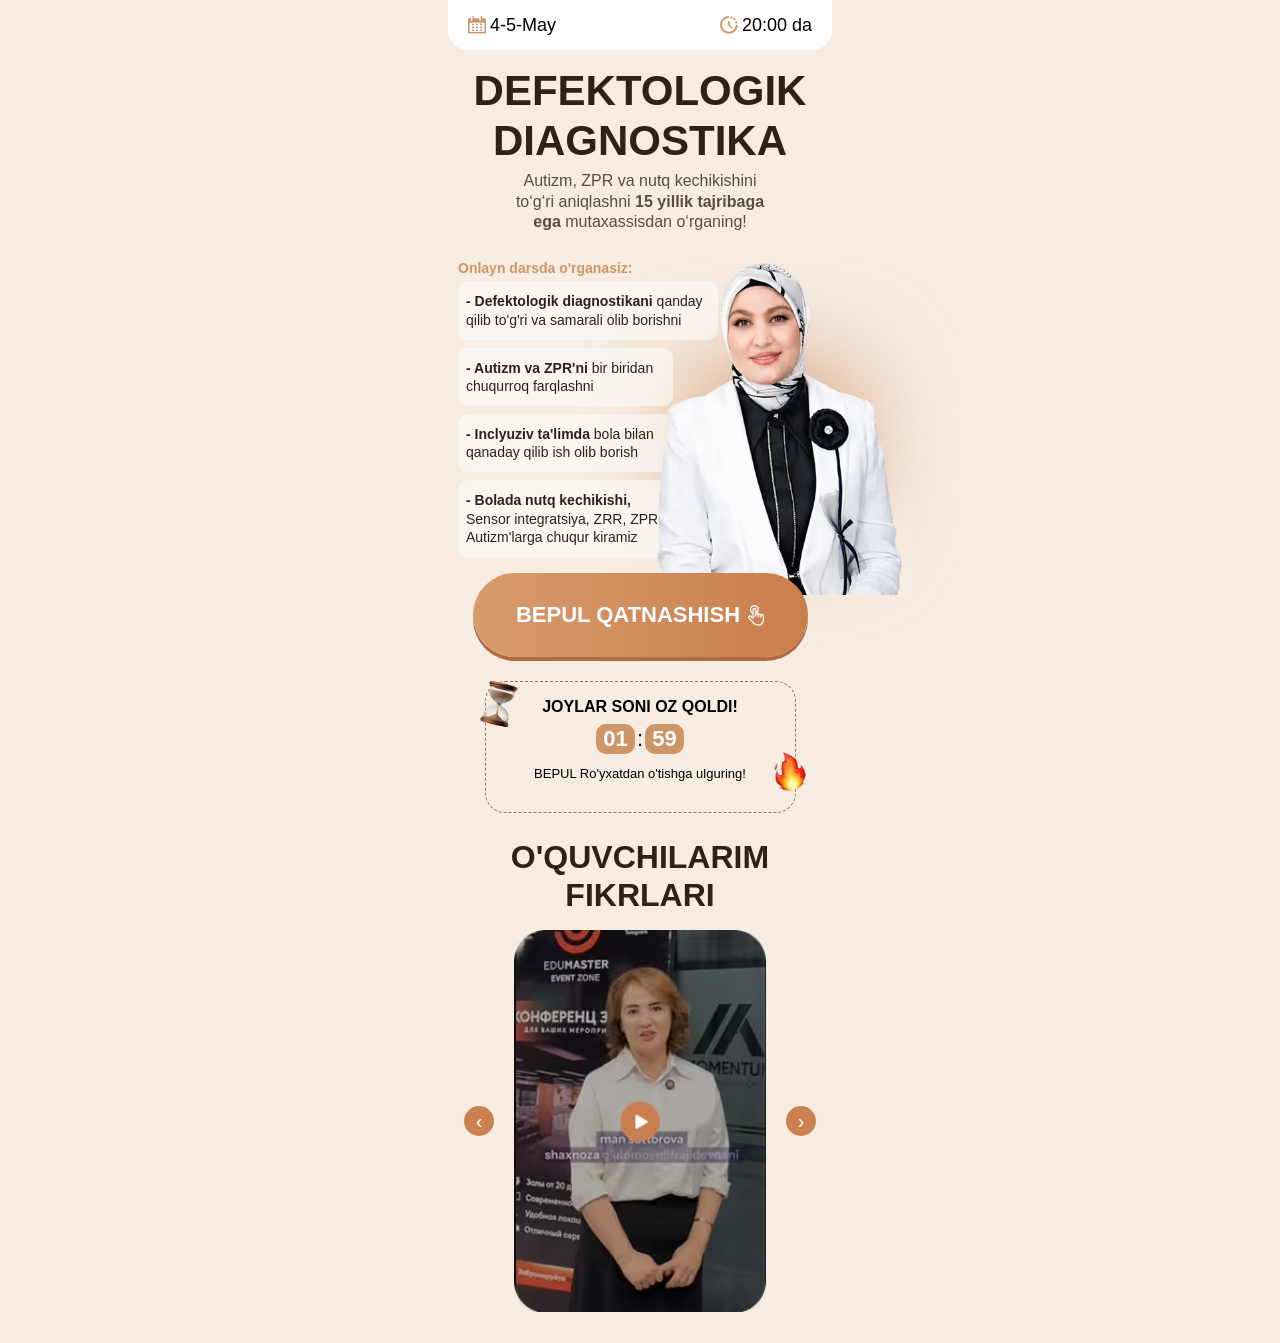
==== index.html @ 9094ed26 "Update index.html" ====
<!DOCTYPE html>
<html lang="uz">

<head>
    <meta charset="UTF-8">
    <meta name="viewport" content="width=device-width, initial-scale=1.0">
    <title>Isroilova Nilufar Abdumajitovna</title>

    <style>
    * { margin: 0; padding: 0; box-sizing: border-box; } html, body { overflow-x: hidden; } body { font-family: Inter, sans-serif; background-color: #F7ECE2; } .hero { padding-top: 0; padding-bottom: 31px; } .hero__container { max-width: 400px; margin: 0 auto; padding: 0 8px; position: relative; } .hero__meta { display: flex; align-items: center; justify-content: space-between; border-radius: 0 0 20px 20px; margin-bottom: 16px; padding: 16px 20px; background-color: white; } .hero__meta-item { display: flex; align-items: center; gap: 4px; } .hero__meta-item p { font-family: Inte, sans-serif; font-weight: 400; font-size: 18px; line-height: 100%; text-align: center; } .hero__title { font-family: Inter, sans-serif; font-weight: 800; font-size: clamp(38px, 11vw, 42px); line-height: 120%; text-align: center; color: #2D2219; margin-bottom: 4px; } .hero__description { font-family: Inter, sans-serif; font-weight: 400; font-size: 16px; line-height: 130%; text-align: center; color: #5B4C43; margin-bottom: 26px; } .hero__content { position: relative; margin-left: 10px; } .hero__info { z-index: 30; position: relative; } .hero__subtitle { font-family: "SF Pro Display", sans-serif; font-weight: 700; font-size: 14px; line-height: 130%; position: relative; color: #CE9567; margin-bottom: 4px; } .hero__list { display: flex; flex-direction: column; gap: 8px; margin-bottom: 16px; } .hero__list-item { background-color: #FFFFFF80; border-radius: 10px; max-width: 260px; width: 100%; padding: 11px 8px; list-style: none; font-family: "SF Pro Display", sans-serif; font-weight: 400; font-size: clamp(11.5px, 3svw, 14px); line-height: 130%; color: #2D2219; } .hero__image { max-width: 257px; width: 100%; height: auto; position: absolute; top: 0; right: -70px; z-index: 30 } .speaker__bg { max-width: 155px; width: 100%; height: 155px; background-color: #CE9567; margin: 0 auto; position: absolute; right: -20px; bottom: 30px; filter: blur(50px) } .gradient { background: linear-gradient(180deg, rgba(247, 236, 226, 0) 0%, #F7ECE2 100%); max-width: 390px; width: 100%; z-index: 29; height: 119px; position: absolute; bottom: -39px; right: -80px; } .hero__button { max-width: 335px; width: 100%; border-radius: 50px; position: relative; font-family: Inter, sans-serif; color: white; box-shadow: 0px 4px 0px 0px #AD6C41; font-weight: 700; margin-left: auto; margin-right: auto; font-size: 22px; line-height: 100%; letter-spacing: 2%; text-align: center; text-transform: uppercase; z-index: 30; justify-content: center; padding: 31px 0; background: linear-gradient(90deg, #D79B6D 0%, #C97E4D 100%); border: none; cursor: pointer; margin-bottom: 24px; display: flex; align-items: center; gap: 8px; border-radius: 50px; } .countdown-promo { max-width: 311px; border-radius: 20px; border: 1px dashed #AD6C41; padding: 15px; margin: 0 auto; position: relative; margin-bottom: 25px; } .countdown-promo__left { position: absolute; left: -2%; top: -2%; } .countdown-promo__right { position: absolute; top: clamp(50%, 4vw, 40%); right: -5%; width: clamp(30px, 11vw, 41px); height: auto; } .countdown-promo__urgency-text { font-family: Inter, sans-serif; font-weight: 700; font-size: clamp(14px, 4vw, 16px); line-height: 120%; margin-bottom: 8px; text-align: center; } .countdown-promo__warning-text { font-family: Inter, sans-serif; font-weight: 400; text-align: center; font-size: 13px; line-height: 120%; margin-bottom: 15px; } .timer { display: flex; align-items: center; justify-content: center; gap: 2px; margin-bottom: 12px; } .timer__segment { background-color: #CE9567; max-width: 39px; width: 100%; height: 30px; border-radius: 10px; display: flex; align-items: center; justify-content: center; } .timer__value { color: white; font-weight: 700; font-size: 22px; line-height: 120%; } .timer__separator { font-size: 22px; } .thought__title { font-family: Inter, sans-serif; font-weight: 800; font-size: 32px; line-height: 120%; text-align: center; text-transform: uppercase; color: #2D2219; margin-bottom: 15px; } .thought__slider { position: relative; max-width: 252px; margin: 0 auto; } .thought__track { overflow: hidden; border-radius: 20px; } .thought__slides { display: flex; transition: transform .35s ease; will-change: transform; } .thought__slide { flex: 0 0 100%; display: block; height: auto; width: 100%; cursor: pointer; } .thought__nav { position: absolute; top: 50%; transform: translateY(-50%); width: 30px; height: 30px; border-radius: 50%; border: none; background: #CA804F; color: white; font-size: 20px; line-height: 1; cursor: pointer; display: flex; align-items: center; justify-content: center; z-index: 2; } .thought__nav--prev { left: -50px; } .thought__nav--next { right: -50px; } @media (max-width:340px) { .hero__image { right: -100px; } .thought__nav--next { right: -33px; } .thought__nav--prev { left: -33px; } }
    </style>
    <link rel="stylesheet" href="./css/modal.css" media="print" onload="this.media='all'" />
    <noscript>
        <link rel="stylesheet" href="./css/modal.css" />
    </noscript>
</head>

<body>

    <main>
        <section class="hero">
            <div class="hero__container">
                <div class="hero__meta">
                    <div class="hero__meta-item">
                        <img src="./images/calendar.png" width="18" height="18" alt="calendar">
                        <p>4-5-May</p>
                    </div>
                    <div class="hero__meta-item">
                        <img src="./images/clock.png" width="18" height="18" alt="calendar">
                        <p>20:00 da</p>
                    </div>
                </div>

                <h1 class="hero__title">DEFEKTOLOGIK <br> DIAGNOSTIKA
                </h1>
                <p class="hero__description">Autizm, ZPR va nutq kechikishini <br> to‘g‘ri aniqlashni <b>15 yillik
                        tajribaga <br> ega</b> mutaxassisdan o‘rganing!</p>

                <div class="hero__content">
                    <div class="hero__info">
                        <h2 class="hero__subtitle">Onlayn darsda o'rganasiz:</h2>
                        <ul class="hero__list">
                            <li class="hero__list-item">
                                <b> - Defektologik diagnostikani</b> qanday <br> qilib to'g'ri va samarali olib borishni
                            </li>
                            <li class="hero__list-item" style="max-width: 215px; width: 100%;"><b>- Autizm va ZPR'ni</b> bir biridan <br> chuqurroq farqlashni
                            </li>
                            <li class="hero__list-item" style="max-width: 215px; width: 100%;"><b>- Inclyuziv
                                    ta'limda</b> bola bilan <br> qanaday qilib ish olib borish
                            </li>
                            <li class="hero__list-item" style="max-width: 215px; width: 100%;"><b>- Bolada nutq
                                    kechikishi,</b> <br> Sensor integratsiya, ZRR, ZPR,
                                <br> Autizm'larga chuqur kiramiz
                            </li>
                        </ul>
                    </div>
                    <img class="hero__image" src="./images/speaker.avif" width="257" height="336" alt="speaker">
                    <div class="speaker__bg"></div>
                    <div class="gradient"></div>
                </div>

                <button class="hero__button webinar-cta" type="button">
                    BEPUL qatnashish
                    <img src="./images/cursor.png" width="16" height="21" alt="cursor">
                </button>


                <div class="countdown-promo">
                    <img class="countdown-promo__left" src="./images/qumsoat.avif" alt="timer" loading="lazy" decoding="async" width="40" height="50">
                    <img class="countdown-promo__right" src="./images/olov.avif" alt="molniya" loading="lazy" decoding="async" width="41" height="54">
                    <p class="countdown-promo__urgency-text">JOYLAR SONI OZ QOLDI!</p>


                    <div class="timer" data-seconds-left="120" id="timers">
                        <div class="timer__segment">
                            <p class="timer__value timer__minutes" id="minutess">02</p>
                        </div> <span class="timer__separator">:</span>
                        <div class="timer__segment">
                            <p class="timer__value timer__seconds" id="secondss">00</p>
                        </div>
                    </div>

                    <p class="countdown-promo__warning-text">BEPUL Ro'yxatdan o'tishga ulguring!</p>
                </div>


                <div class="thought__box">
                    <h3 class="thought__title">o'quvchilarim <br> fikrlari</h3>
                    <div class="thought__slider" id="thoughtSlider">
                        <button class="thought__nav thought__nav--prev" type="button" aria-label="Oldingi">‹</button>
                        <div class="thought__track">
                            <div class="thought__slides">
                                <img class="thought__slide" src="./images/thought.avif" width="252" height="312" alt="O'quvchi fikri 1" loading="lazy" decoding="async">
                                <img class="thought__slide" src="./images/thought.avif" width="252" height="312" alt="O'quvchi fikri 2" loading="lazy" decoding="async">
                                <img class="thought__slide" src="./images/thought.avif" width="252" height="312" alt="O'quvchi fikri 3" loading="lazy" decoding="async">
                                <img class="thought__slide" src="./images/thought.avif" width="252" height="312" alt="O'quvchi fikri 3" loading="lazy" decoding="async">
                                <img class="thought__slide" src="./images/thought.avif" width="252" height="312" alt="O'quvchi fikri 3" loading="lazy" decoding="async">
                            </div>
                        </div>
                        <button class="thought__nav thought__nav--next" type="button" aria-label="Keyingi">›</button>
                    </div>
                </div>
            </div>
        </section>
    </main>


    <!-- Modal -->
    <div id="registrationModal" class="homeModal" style="display: none">
        <div class="homeModalOverlay"></div>
        <div class="homeFormContainer">
            <button class="closeButton" id="closeModalBtn">
                <svg xmlns="http://www.w3.org/2000/svg" width="16" height="16" viewBox="0 0 12 12" fill="none">
                    <path d="M1 11L11 1M1 1.00001L11 11" stroke="currentColor" stroke-width="1.5"
                        stroke-linecap="round" />
                </svg>
            </button>
            <div class="homeFormTop">
                <h1 class="homeFormTopTitle">
                    Ro'yxatdan o'tish uchun <br> ma'lumotlaringizni kiriting!
                </h1>
            </div>
            <form id="registrationForm" name="contact-form">
                <div class="HomeFormRow">
                    <label class="HomeFormRowLabel" for="name">Ismingiz:</label>
                    <input class="HomeFormRowInput" type="text" id="name" name="name" placeholder="Ismingizni kiriting" autocomplete="name" />
                    <p class="homeFormErrorText" id="nameError" style="display: none">❌ Ismingizni kiriting!</p>
                </div>

                <div class="HomeFormRow">
                    <label class="HomeFormRowLabel" for="phone">Telefon raqamingiz:</label>
                    <div class="phone-input-container">
                        <button type="button" class="selected-country" id="selectedCountry">
                            <div id="selectedCountryFlag" style="display: flex; align-items: center;"></div>
                            <svg id="dropdownIcon" xmlns="http://www.w3.org/2000/svg" width="16" height="16"
                                viewBox="0 0 24 24" fill="none" stroke="currentColor" stroke-width="2"
                                stroke-linecap="round" stroke-linejoin="round">
                                <polyline points="6 9 12 15 18 9"></polyline>
                            </svg>
                            <span class="selected-code" id="selectedCountryCodeText">+998</span>
                        </button>
                        <div class="country-dropdown" id="countryDropdown" style="display:none"></div>
                        <div class="phone-field" style="flex: 1;">
                            <input class="HomeFormRowInput phone-input" type="tel" id="phone" name="phone" inputmode="numeric" placeholder="88 888 88 88" autocomplete="tel" style="border: none; background-color: transparent; padding-left: 5px; width: 100%;" />
                        </div>
                    </div>
                    <p class="homeFormErrorText" id="phoneError" style="display:none">❌ Telefon raqam mos emas!</p>
                </div>

                <button type="submit" class="HomeFormBtn" id="submitBtn">DAVOM ETISH</button>
            </form>
        </div>
    </div>

    <script defer src="./js/phoneFormatter.js"></script>
    <script defer src="./js/app.js"></script>
</body>

</html>
---- css/modal.css ----
@font-face { font-family: 'Bebas Neue'; src: url(../font/BebasNeue-Regular.subset-AZa-z-0-9-punct-percent.woff2); font-display: swap; } .homeModal, .homeModalOverlay { position: fixed; top: 0; height: 100vh; width: 100%; left: 0; } .homeModal { z-index: 30; justify-content: center; align-items: center; display: flex; } .homeModalOverlay { background-color: rgba(0, 0, 0, 0.3); backdrop-filter: blur(5px); } .homeFormContainer { position: relative; z-index: 30; background-color: #fff; color: #000; border-radius: 8px; padding: 20px 40px 40px; width: 100%; max-width: 520px; box-shadow: 0 4px 12px rgba(0, 0, 0, 0.1); margin: 0 20px; position: fixed; top: 50%; left: 50%; transform: translate(-50%, -50%); } .homeFormTop { display: flex; justify-content: space-between; } .homeFormTopTitle { font-family: Inter, sans-serif; font-size: clamp(21px, 6.6vw, 24px); margin: 0 0 20px; color: #000; font-weight: 600; text-align: center; margin-left: auto; margin-right: auto; } .closeButton { background: 0 0; border: none; cursor: pointer; padding: 4px; justify-content: center; align-items: center; display: flex; position: absolute; top: 20px; right: 20px; color: #000; } .homeFormErrorText { color: #e53e3e; margin-bottom: 12px; font-size: 14px; font-family: system-ui, -apple-system, BlinkMacSystemFont, "Segoe UI", sans-serif; padding-top: 5px; padding-bottom: 5px; } .HomeFormRowInput, .HomeFormRowLabel { font-family: system-ui, -apple-system, BlinkMacSystemFont, "Segoe UI", sans-serif; font-size: 18px; } .HomeFormRow { margin-bottom: 20px; } .HomeFormRowLabel { display: block; margin-bottom: 6px; color: #000; } .HomeFormRowInput { width: 100%; padding: 10px 16px; border: 1px solid #c9c9c9; min-height: 48px; background-color: #f3f7f8; border-radius: 6px; font-weight: 400; outline: 0; height: 50px; transition: border-color 0.2s; } .HomeFormRowInput:focus { border-color: #D40000; } .HomeFormRowInput::placeholder { color: #aaa; } .HomeFormBtn { font-family: sans-serif; height: 60px; width: 100%; cursor: pointer; border-radius: 10px; background: linear-gradient(90deg, #D79B6D 0%, #C97E4D 100%); transition: 0.3s; font-weight: 700; font-size: 28px; color: white; text-transform: uppercase; border: none; position: relative; display: flex; align-items: center; justify-content: center; } .phone-input-container { display: flex; align-items: center; position: relative; border: 1px solid #c9c9c9; background-color: transparent; border-radius: 6px; } .phone-input-container:focus { border-color: #e71f1f; } .selected-code { display: flex; margin-left: 10px; } .country-selector { position: relative; margin-right: 10px; } .selected-country { color: #000; display: flex; align-items: center; padding: 10px; padding-right: 0; border-radius: 6px; cursor: pointer; min-height: 50px; font-family: sans-serif !important; font-size: 18px; font-weight: 400 !important; min-width: max-content; border: none; background-color: transparent; } .country-dropdown { position: absolute; top: 110%; left: 0; width: 100%; background-color: #fff; border: 1px solid #c9c9c9; border-radius: 6px; box-shadow: 0 4px 12px rgba(0, 0, 0, 0.1); z-index: 40; max-height: 200px; overflow-y: auto; font-family: sans-serif !important; font-weight: 400 !important; } .country-option { display: flex; justify-content: space-between; align-items: center; padding: 10px; cursor: pointer; font-family: sans-serif; font-weight: 400 !important; } .country-option:hover { background-color: #f3f7f8; } .country-option.selected { background-color: #e6f0fa; } @media screen and (max-width: 768px) { .homeFormContainer { max-width: 100%; padding: 80px 20px 20px; margin: 0; border-radius: 6px; height: 100vh; } .homeFormTopTitle { text-align: center; max-width: 408px; margin-left: auto; margin-right: auto; font-weight: 700; margin-bottom: 15px; } .homeFormTop { flex-direction: column; align-items: flex-start; } .closeButton { width: 100%; height: 50px; background-color: #000; color: #fff; padding-right: 20px; top: 0; left: 0; justify-content: end; } .homeFormErrorText { font-size: 12px; margin-bottom: 8px; } .HomeFormRowLabel { margin-bottom: 6px; } .HomeFormRowInput { padding: 0 12px; min-height: 40px; background-color: transparent; } .HomeFormRowInput::placeholder { color: #a3a3a3; } .HomeFormBtn { font-size: 18px; font-weight: 700; margin-top: 24px; } } @media screen and (max-width: 480px) { .homeFormContainer { max-width: 100%; padding: 80px 20px 20px; margin: 0; border-radius: 6px; height: 100vh; } .homeFormTopTitle { text-align: center; margin: 0 auto 15px; } .homeFormErrorText { font-size: 12px; margin-bottom: 8px; } .HomeFormRowLabel { margin-bottom: 6px; } .HomeFormRowInput { padding: 0 12px; min-height: 40px; background-color: transparent; border-radius: 10px; } .HomeFormRowInput::placeholder { color: #a3a3a3; } .HomeFormBtn { font-size: 16px; padding: 10px 0; margin-top: 24px; height: 50px; } }
---- css/modal.css ----
@font-face { font-family: 'Bebas Neue'; src: url(../font/BebasNeue-Regular.subset-AZa-z-0-9-punct-percent.woff2); font-display: swap; } .homeModal, .homeModalOverlay { position: fixed; top: 0; height: 100vh; width: 100%; left: 0; } .homeModal { z-index: 30; justify-content: center; align-items: center; display: flex; } .homeModalOverlay { background-color: rgba(0, 0, 0, 0.3); backdrop-filter: blur(5px); } .homeFormContainer { position: relative; z-index: 30; background-color: #fff; color: #000; border-radius: 8px; padding: 20px 40px 40px; width: 100%; max-width: 520px; box-shadow: 0 4px 12px rgba(0, 0, 0, 0.1); margin: 0 20px; position: fixed; top: 50%; left: 50%; transform: translate(-50%, -50%); } .homeFormTop { display: flex; justify-content: space-between; } .homeFormTopTitle { font-family: Inter, sans-serif; font-size: clamp(21px, 6.6vw, 24px); margin: 0 0 20px; color: #000; font-weight: 600; text-align: center; margin-left: auto; margin-right: auto; } .closeButton { background: 0 0; border: none; cursor: pointer; padding: 4px; justify-content: center; align-items: center; display: flex; position: absolute; top: 20px; right: 20px; color: #000; } .homeFormErrorText { color: #e53e3e; margin-bottom: 12px; font-size: 14px; font-family: system-ui, -apple-system, BlinkMacSystemFont, "Segoe UI", sans-serif; padding-top: 5px; padding-bottom: 5px; } .HomeFormRowInput, .HomeFormRowLabel { font-family: system-ui, -apple-system, BlinkMacSystemFont, "Segoe UI", sans-serif; font-size: 18px; } .HomeFormRow { margin-bottom: 20px; } .HomeFormRowLabel { display: block; margin-bottom: 6px; color: #000; } .HomeFormRowInput { width: 100%; padding: 10px 16px; border: 1px solid #c9c9c9; min-height: 48px; background-color: #f3f7f8; border-radius: 6px; font-weight: 400; outline: 0; height: 50px; transition: border-color 0.2s; } .HomeFormRowInput:focus { border-color: #D40000; } .HomeFormRowInput::placeholder { color: #aaa; } .HomeFormBtn { font-family: sans-serif; height: 60px; width: 100%; cursor: pointer; border-radius: 10px; background: linear-gradient(90deg, #D79B6D 0%, #C97E4D 100%); transition: 0.3s; font-weight: 700; font-size: 28px; color: white; text-transform: uppercase; border: none; position: relative; display: flex; align-items: center; justify-content: center; } .phone-input-container { display: flex; align-items: center; position: relative; border: 1px solid #c9c9c9; background-color: transparent; border-radius: 6px; } .phone-input-container:focus { border-color: #e71f1f; } .selected-code { display: flex; margin-left: 10px; } .country-selector { position: relative; margin-right: 10px; } .selected-country { color: #000; display: flex; align-items: center; padding: 10px; padding-right: 0; border-radius: 6px; cursor: pointer; min-height: 50px; font-family: sans-serif !important; font-size: 18px; font-weight: 400 !important; min-width: max-content; border: none; background-color: transparent; } .country-dropdown { position: absolute; top: 110%; left: 0; width: 100%; background-color: #fff; border: 1px solid #c9c9c9; border-radius: 6px; box-shadow: 0 4px 12px rgba(0, 0, 0, 0.1); z-index: 40; max-height: 200px; overflow-y: auto; font-family: sans-serif !important; font-weight: 400 !important; } .country-option { display: flex; justify-content: space-between; align-items: center; padding: 10px; cursor: pointer; font-family: sans-serif; font-weight: 400 !important; } .country-option:hover { background-color: #f3f7f8; } .country-option.selected { background-color: #e6f0fa; } @media screen and (max-width: 768px) { .homeFormContainer { max-width: 100%; padding: 80px 20px 20px; margin: 0; border-radius: 6px; height: 100vh; } .homeFormTopTitle { text-align: center; max-width: 408px; margin-left: auto; margin-right: auto; font-weight: 700; margin-bottom: 15px; } .homeFormTop { flex-direction: column; align-items: flex-start; } .closeButton { width: 100%; height: 50px; background-color: #000; color: #fff; padding-right: 20px; top: 0; left: 0; justify-content: end; } .homeFormErrorText { font-size: 12px; margin-bottom: 8px; } .HomeFormRowLabel { margin-bottom: 6px; } .HomeFormRowInput { padding: 0 12px; min-height: 40px; background-color: transparent; } .HomeFormRowInput::placeholder { color: #a3a3a3; } .HomeFormBtn { font-size: 18px; font-weight: 700; margin-top: 24px; } } @media screen and (max-width: 480px) { .homeFormContainer { max-width: 100%; padding: 80px 20px 20px; margin: 0; border-radius: 6px; height: 100vh; } .homeFormTopTitle { text-align: center; margin: 0 auto 15px; } .homeFormErrorText { font-size: 12px; margin-bottom: 8px; } .HomeFormRowLabel { margin-bottom: 6px; } .HomeFormRowInput { padding: 0 12px; min-height: 40px; background-color: transparent; border-radius: 10px; } .HomeFormRowInput::placeholder { color: #a3a3a3; } .HomeFormBtn { font-size: 16px; padding: 10px 0; margin-top: 24px; height: 50px; } }
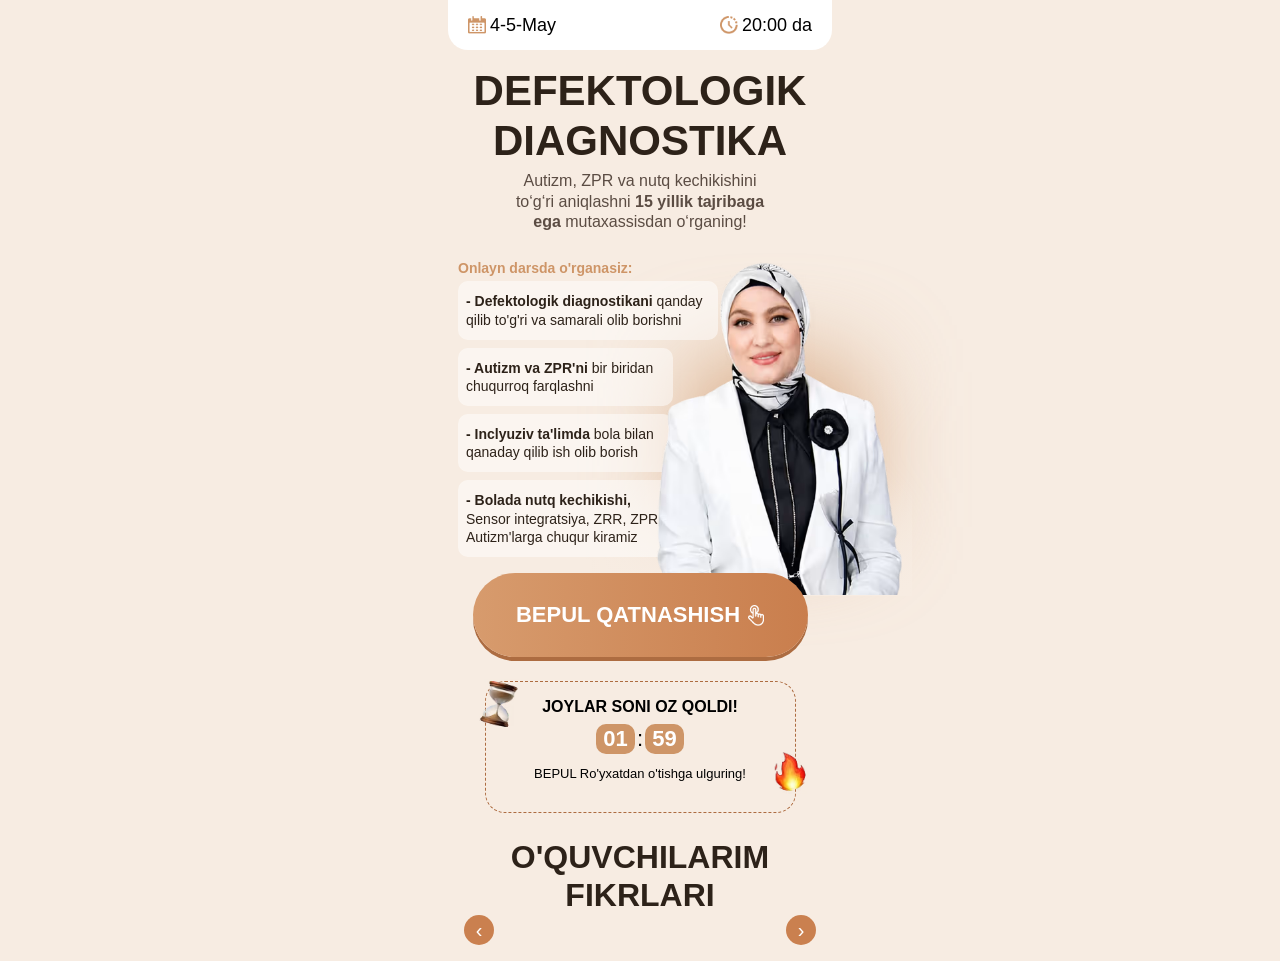
==== commit 11eff291: "Add files via upload" ====
--- a/index.html
+++ b/index.html
@@ -7,7 +7,7 @@
     <title>Isroilova Nilufar Abdumajitovna</title>
 
     <style>
-    * { margin: 0; padding: 0; box-sizing: border-box; } html, body { overflow-x: hidden; } body { font-family: Inter, sans-serif; background-color: #F7ECE2; } .hero { padding-top: 0; padding-bottom: 31px; } .hero__container { max-width: 400px; margin: 0 auto; padding: 0 8px; position: relative; } .hero__meta { display: flex; align-items: center; justify-content: space-between; border-radius: 0 0 20px 20px; margin-bottom: 16px; padding: 16px 20px; background-color: white; } .hero__meta-item { display: flex; align-items: center; gap: 4px; } .hero__meta-item p { font-family: Inte, sans-serif; font-weight: 400; font-size: 18px; line-height: 100%; text-align: center; } .hero__title { font-family: Inter, sans-serif; font-weight: 800; font-size: clamp(38px, 11vw, 42px); line-height: 120%; text-align: center; color: #2D2219; margin-bottom: 4px; } .hero__description { font-family: Inter, sans-serif; font-weight: 400; font-size: 16px; line-height: 130%; text-align: center; color: #5B4C43; margin-bottom: 26px; } .hero__content { position: relative; margin-left: 10px; } .hero__info { z-index: 30; position: relative; } .hero__subtitle { font-family: "SF Pro Display", sans-serif; font-weight: 700; font-size: 14px; line-height: 130%; position: relative; color: #CE9567; margin-bottom: 4px; } .hero__list { display: flex; flex-direction: column; gap: 8px; margin-bottom: 16px; } .hero__list-item { background-color: #FFFFFF80; border-radius: 10px; max-width: 260px; width: 100%; padding: 11px 8px; list-style: none; font-family: "SF Pro Display", sans-serif; font-weight: 400; font-size: clamp(11.5px, 3svw, 14px); line-height: 130%; color: #2D2219; } .hero__image { max-width: 257px; width: 100%; height: auto; position: absolute; top: 0; right: -70px; z-index: 30 } .speaker__bg { max-width: 155px; width: 100%; height: 155px; background-color: #CE9567; margin: 0 auto; position: absolute; right: -20px; bottom: 30px; filter: blur(50px) } .gradient { background: linear-gradient(180deg, rgba(247, 236, 226, 0) 0%, #F7ECE2 100%); max-width: 390px; width: 100%; z-index: 29; height: 119px; position: absolute; bottom: -39px; right: -80px; } .hero__button { max-width: 335px; width: 100%; border-radius: 50px; position: relative; font-family: Inter, sans-serif; color: white; box-shadow: 0px 4px 0px 0px #AD6C41; font-weight: 700; margin-left: auto; margin-right: auto; font-size: 22px; line-height: 100%; letter-spacing: 2%; text-align: center; text-transform: uppercase; z-index: 30; justify-content: center; padding: 31px 0; background: linear-gradient(90deg, #D79B6D 0%, #C97E4D 100%); border: none; cursor: pointer; margin-bottom: 24px; display: flex; align-items: center; gap: 8px; border-radius: 50px; } .countdown-promo { max-width: 311px; border-radius: 20px; border: 1px dashed #AD6C41; padding: 15px; margin: 0 auto; position: relative; margin-bottom: 25px; } .countdown-promo__left { position: absolute; left: -2%; top: -2%; } .countdown-promo__right { position: absolute; top: clamp(50%, 4vw, 40%); right: -5%; width: clamp(30px, 11vw, 41px); height: auto; } .countdown-promo__urgency-text { font-family: Inter, sans-serif; font-weight: 700; font-size: clamp(14px, 4vw, 16px); line-height: 120%; margin-bottom: 8px; text-align: center; } .countdown-promo__warning-text { font-family: Inter, sans-serif; font-weight: 400; text-align: center; font-size: 13px; line-height: 120%; margin-bottom: 15px; } .timer { display: flex; align-items: center; justify-content: center; gap: 2px; margin-bottom: 12px; } .timer__segment { background-color: #CE9567; max-width: 39px; width: 100%; height: 30px; border-radius: 10px; display: flex; align-items: center; justify-content: center; } .timer__value { color: white; font-weight: 700; font-size: 22px; line-height: 120%; } .timer__separator { font-size: 22px; } .thought__title { font-family: Inter, sans-serif; font-weight: 800; font-size: 32px; line-height: 120%; text-align: center; text-transform: uppercase; color: #2D2219; margin-bottom: 15px; } .thought__slider { position: relative; max-width: 252px; margin: 0 auto; } .thought__track { overflow: hidden; border-radius: 20px; } .thought__slides { display: flex; transition: transform .35s ease; will-change: transform; } .thought__slide { flex: 0 0 100%; display: block; height: auto; width: 100%; cursor: pointer; } .thought__nav { position: absolute; top: 50%; transform: translateY(-50%); width: 30px; height: 30px; border-radius: 50%; border: none; background: #CA804F; color: white; font-size: 20px; line-height: 1; cursor: pointer; display: flex; align-items: center; justify-content: center; z-index: 2; } .thought__nav--prev { left: -50px; } .thought__nav--next { right: -50px; } @media (max-width:340px) { .hero__image { right: -100px; } .thought__nav--next { right: -33px; } .thought__nav--prev { left: -33px; } }
+  *{margin:0;padding:0;box-sizing:border-box}html, body{overflow-x:hidden}body{font-family:Inter, sans-serif;background-color:#F7ECE2}.hero{padding-top:0;padding-bottom:31px}.hero__container{max-width:400px;margin:0 auto;padding:0 8px;position:relative}.hero__meta{display:flex;align-items:center;justify-content:space-between;border-radius:0 0 20px 20px;margin-bottom:16px;padding:16px 20px;background-color:white}.hero__meta-item{display:flex;align-items:center;gap:4px}.hero__meta-item p{font-family:Inte, sans-serif;font-weight:400;font-size:18px;line-height:100%;text-align:center}.hero__title{font-family:Inter, sans-serif;font-weight:800;font-size:clamp(38px, 11vw, 42px);line-height:120%;text-align:center;color:#2D2219;margin-bottom:4px}.hero__description{font-family:Inter, sans-serif;font-weight:400;font-size:16px;line-height:130%;text-align:center;color:#5B4C43;margin-bottom:26px}.hero__content{position:relative;margin-left:10px}.hero__info{z-index:30;position:relative}.hero__subtitle{font-family:"SF Pro Display" , sans-serif;font-weight:700;font-size:14px;line-height:130%;position:relative;color:#CE9567;margin-bottom:4px}.hero__list{display:flex;flex-direction:column;gap:8px;margin-bottom:16px}.hero__list-item{background-color:#FFFFFF80;border-radius:10px;max-width:260px;width:100%;padding:11px 8px;list-style:none;font-family:"SF Pro Display" , sans-serif;font-weight:400;font-size:clamp(11.5px, 3svw, 14px);line-height:130%;color:#2D2219}.hero__image{max-width:257px;width:100%;height:auto;position:absolute;top:0;right:-70px;z-index:30}.speaker__bg{max-width:155px;width:100%;height:155px;background-color:#CE9567;margin:0 auto;position:absolute;right:-20px;bottom:30px;filter:blur(50px)}.gradient{background:linear-gradient(180deg, rgba(247, 236, 226, 0) 0%, #F7ECE2 100%);max-width:390px;width:100%;z-index:29;height:119px;position:absolute;bottom:-39px;right:-80px}.hero__button{max-width:335px;width:100%;border-radius:50px;position:relative;font-family:Inter, sans-serif;color:white;box-shadow:0px 4px 0px 0px #AD6C41;font-weight:700;margin-left:auto;margin-right:auto;font-size:22px;line-height:100%;letter-spacing:2%;text-align:center;text-transform:uppercase;z-index:30;justify-content:center;padding:31px 0;background:linear-gradient(90deg, #D79B6D 0%, #C97E4D 100%);border:none;cursor:pointer;margin-bottom:24px;display:flex;align-items:center;gap:8px;border-radius:50px}.countdown-promo{max-width:311px;border-radius:20px;border:1px dashed #AD6C41;padding:15px;margin:0 auto;position:relative;margin-bottom:25px}.countdown-promo__left{position:absolute;left:-2%;top:-2%}.countdown-promo__right{position:absolute;top:clamp(50%, 4vw, 40%);right:-5%;width:clamp(30px, 11vw, 41px);height:auto}.countdown-promo__urgency-text{font-family:Inter, sans-serif;font-weight:700;font-size:clamp(14px, 4vw, 16px);line-height:120%;margin-bottom:8px;text-align:center}.countdown-promo__warning-text{font-family:Inter, sans-serif;font-weight:400;text-align:center;font-size:13px;line-height:120%;margin-bottom:15px}.timer{display:flex;align-items:center;justify-content:center;gap:2px;margin-bottom:12px}.timer__segment{background-color:#CE9567;max-width:39px;width:100%;height:30px;border-radius:10px;display:flex;align-items:center;justify-content:center}.timer__value{color:white;font-weight:700;font-size:22px;line-height:120%}.timer__separator{font-size:22px}.thought__title{font-family:Inter, sans-serif;font-weight:800;font-size:32px;line-height:120%;text-align:center;text-transform:uppercase;color:#2D2219;margin-bottom:15px}.thought__slider{position:relative;max-width:252px;margin:0 auto}.thought__track{overflow:hidden;border-radius:20px}.thought__slides{display:flex;transition:transform .35s ease;will-change:transform}.thought__slide{flex:0 0 100%;display:block;height:auto;width:100%;cursor:pointer}.thought__nav{position:absolute;top:50%;transform:translateY(-50%);width:30px;height:30px;border-radius:50%;border:none;background:#CA804F;color:white;font-size:20px;line-height:1;cursor:pointer;display:flex;align-items:center;justify-content:center;z-index:2}.thought__nav--prev{left:-50px}.thought__nav--next{right:-50px}@media (max-width:340px){.hero__image{right:-100px}.thought__nav--next{right:-33px}.thought__nav--prev{left:-33px}}
     </style>
     <link rel="stylesheet" href="./css/modal.css" media="print" onload="this.media='all'" />
     <noscript>
@@ -43,7 +43,8 @@
                             <li class="hero__list-item">
                                 <b> - Defektologik diagnostikani</b> qanday <br> qilib to'g'ri va samarali olib borishni
                             </li>
-                            <li class="hero__list-item" style="max-width: 215px; width: 100%;"><b>- Autizm va ZPR'ni</b> bir biridan <br> chuqurroq farqlashni
+                            <li class="hero__list-item" style="max-width: 215px; width: 100%;"><b>- Autizm va ZPR'ni</b>
+                                bir biridan <br> chuqurroq farqlashni
                             </li>
                             <li class="hero__list-item" style="max-width: 215px; width: 100%;"><b>- Inclyuziv
                                     ta'limda</b> bola bilan <br> qanaday qilib ish olib borish
@@ -66,8 +67,10 @@
 
 
                 <div class="countdown-promo">
-                    <img class="countdown-promo__left" src="./images/qumsoat.avif" alt="timer" loading="lazy" decoding="async" width="40" height="50">
-                    <img class="countdown-promo__right" src="./images/olov.avif" alt="molniya" loading="lazy" decoding="async" width="41" height="54">
+                    <img class="countdown-promo__left" src="./images/qumsoat.avif" alt="timer" loading="lazy"
+                        decoding="async" width="40" height="50">
+                    <img class="countdown-promo__right" src="./images/olov.avif" alt="molniya" loading="lazy"
+                        decoding="async" width="41" height="54">
                     <p class="countdown-promo__urgency-text">JOYLAR SONI OZ QOLDI!</p>
 
 
@@ -90,11 +93,15 @@
                         <button class="thought__nav thought__nav--prev" type="button" aria-label="Oldingi">‹</button>
                         <div class="thought__track">
                             <div class="thought__slides">
-                                <img class="thought__slide" src="./images/thought.avif" width="252" height="312" alt="O'quvchi fikri 1" loading="lazy" decoding="async">
-                                <img class="thought__slide" src="./images/thought.avif" width="252" height="312" alt="O'quvchi fikri 2" loading="lazy" decoding="async">
-                                <img class="thought__slide" src="./images/thought.avif" width="252" height="312" alt="O'quvchi fikri 3" loading="lazy" decoding="async">
-                                <img class="thought__slide" src="./images/thought.avif" width="252" height="312" alt="O'quvchi fikri 3" loading="lazy" decoding="async">
-                                <img class="thought__slide" src="./images/thought.avif" width="252" height="312" alt="O'quvchi fikri 3" loading="lazy" decoding="async">
+                                <wistia-player class="thought__slide" media-id="9cqbqv24zo" aspect="0.5504587155963303"></wistia-player>
+                                <wistia-player class="thought__slide" media-id="c8r5y6frlx" aspect="0.5625"></wistia-player>
+                                <wistia-player class="thought__slide" media-id="oeoko71sqq" aspect="0.5625"></wistia-player>
+                                <wistia-player class="thought__slide" media-id="u3kw3vz767" aspect="0.5625"></wistia-player>
+                                <wistia-player class="thought__slide" media-id="g8stmuk4ng" aspect="0.5625"></wistia-player>
+                                <wistia-player class="thought__slide" media-id="36p9sds0kf" aspect="0.5625"></wistia-player>
+                                <wistia-player class="thought__slide" media-id="hwzj7yz9m5" aspect="0.5625"></wistia-player>
+                                <wistia-player class="thought__slide" media-id="tekgsuj789" aspect="0.5625"></wistia-player>
+                                <wistia-player class="thought__slide" media-id="h465lw0l1l" aspect="0.5625"></wistia-player>
                             </div>
                         </div>
                         <button class="thought__nav thought__nav--next" type="button" aria-label="Keyingi">›</button>
@@ -103,7 +110,6 @@
             </div>
         </section>
     </main>
-
 
     <!-- Modal -->
     <div id="registrationModal" class="homeModal" style="display: none">
@@ -123,7 +129,8 @@
             <form id="registrationForm" name="contact-form">
                 <div class="HomeFormRow">
                     <label class="HomeFormRowLabel" for="name">Ismingiz:</label>
-                    <input class="HomeFormRowInput" type="text" id="name" name="name" placeholder="Ismingizni kiriting" autocomplete="name" />
+                    <input class="HomeFormRowInput" type="text" id="name" name="name" placeholder="Ismingizni kiriting"
+                        autocomplete="name" />
                     <p class="homeFormErrorText" id="nameError" style="display: none">❌ Ismingizni kiriting!</p>
                 </div>
 
@@ -141,7 +148,9 @@
                         </button>
                         <div class="country-dropdown" id="countryDropdown" style="display:none"></div>
                         <div class="phone-field" style="flex: 1;">
-                            <input class="HomeFormRowInput phone-input" type="tel" id="phone" name="phone" inputmode="numeric" placeholder="88 888 88 88" autocomplete="tel" style="border: none; background-color: transparent; padding-left: 5px; width: 100%;" />
+                            <input class="HomeFormRowInput phone-input" type="tel" id="phone" name="phone"
+                                inputmode="numeric" placeholder="88 888 88 88" autocomplete="tel"
+                                style="border: none; background-color: transparent; padding-left: 5px; width: 100%;" />
                         </div>
                     </div>
                     <p class="homeFormErrorText" id="phoneError" style="display:none">❌ Telefon raqam mos emas!</p>
@@ -152,8 +161,12 @@
         </div>
     </div>
 
+    <script defer>
+        !function(){var t=document.querySelector(".slider-container");function e(){var t=document.createElement("script");t.src="https://fast.wistia.com/player.js",t.async=!0,document.head.appendChild(t)}if(!t||!("IntersectionObserver"in window))return void e();var n=new IntersectionObserver(function(t){t.forEach(function(t){t.isIntersecting&&(e(),n.disconnect())})},{rootMargin:"300px"});n.observe(t)}();
+    </script>
+
     <script defer src="./js/phoneFormatter.js"></script>
     <script defer src="./js/app.js"></script>
 </body>
 
-</html>
+</html>
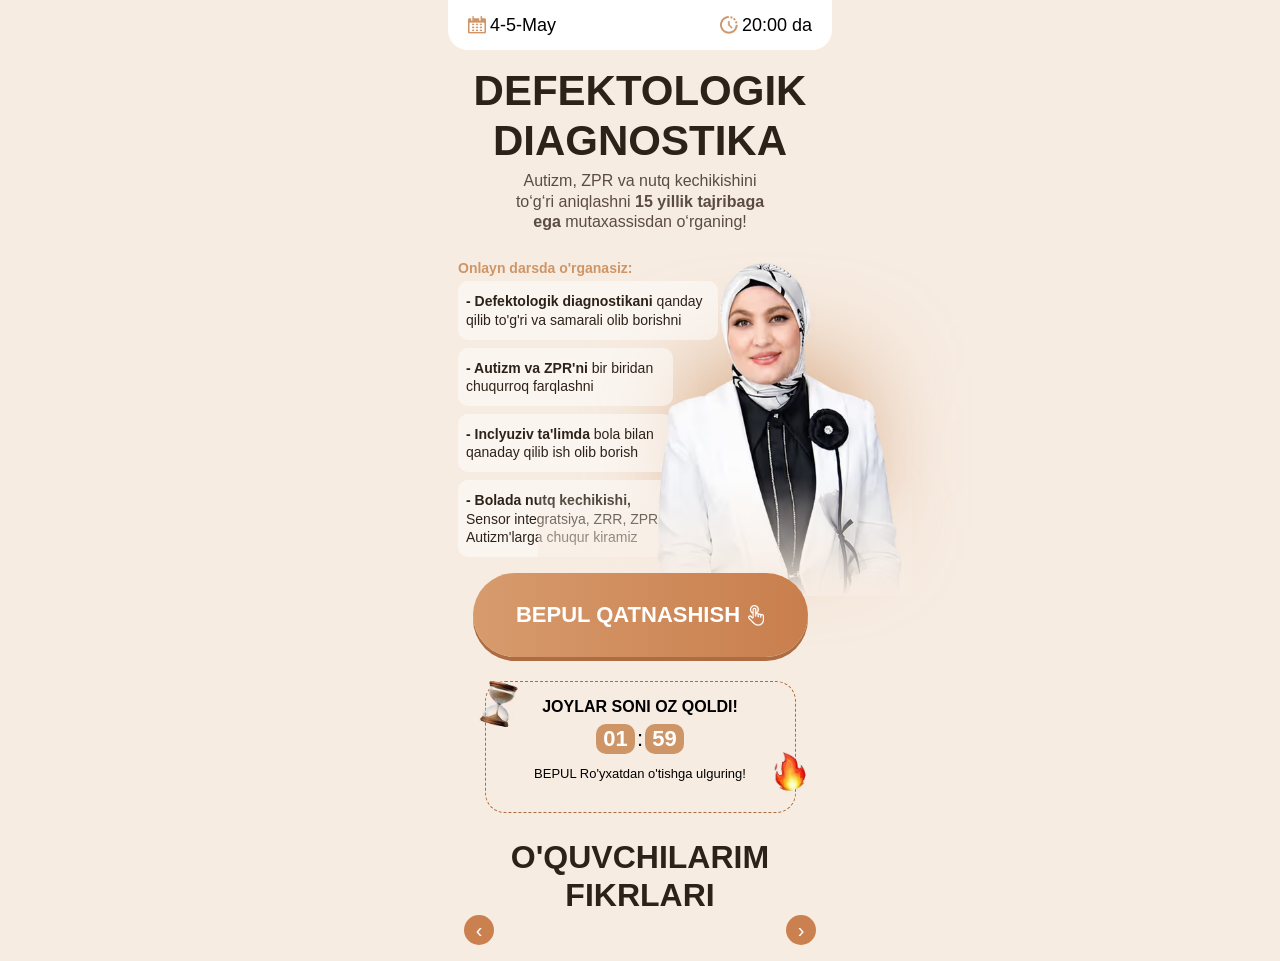
==== commit 4d69b8b9: "Update index.html" ====
--- a/index.html
+++ b/index.html
@@ -7,8 +7,25 @@
     <title>Isroilova Nilufar Abdumajitovna</title>
 
     <style>
-  *{margin:0;padding:0;box-sizing:border-box}html, body{overflow-x:hidden}body{font-family:Inter, sans-serif;background-color:#F7ECE2}.hero{padding-top:0;padding-bottom:31px}.hero__container{max-width:400px;margin:0 auto;padding:0 8px;position:relative}.hero__meta{display:flex;align-items:center;justify-content:space-between;border-radius:0 0 20px 20px;margin-bottom:16px;padding:16px 20px;background-color:white}.hero__meta-item{display:flex;align-items:center;gap:4px}.hero__meta-item p{font-family:Inte, sans-serif;font-weight:400;font-size:18px;line-height:100%;text-align:center}.hero__title{font-family:Inter, sans-serif;font-weight:800;font-size:clamp(38px, 11vw, 42px);line-height:120%;text-align:center;color:#2D2219;margin-bottom:4px}.hero__description{font-family:Inter, sans-serif;font-weight:400;font-size:16px;line-height:130%;text-align:center;color:#5B4C43;margin-bottom:26px}.hero__content{position:relative;margin-left:10px}.hero__info{z-index:30;position:relative}.hero__subtitle{font-family:"SF Pro Display" , sans-serif;font-weight:700;font-size:14px;line-height:130%;position:relative;color:#CE9567;margin-bottom:4px}.hero__list{display:flex;flex-direction:column;gap:8px;margin-bottom:16px}.hero__list-item{background-color:#FFFFFF80;border-radius:10px;max-width:260px;width:100%;padding:11px 8px;list-style:none;font-family:"SF Pro Display" , sans-serif;font-weight:400;font-size:clamp(11.5px, 3svw, 14px);line-height:130%;color:#2D2219}.hero__image{max-width:257px;width:100%;height:auto;position:absolute;top:0;right:-70px;z-index:30}.speaker__bg{max-width:155px;width:100%;height:155px;background-color:#CE9567;margin:0 auto;position:absolute;right:-20px;bottom:30px;filter:blur(50px)}.gradient{background:linear-gradient(180deg, rgba(247, 236, 226, 0) 0%, #F7ECE2 100%);max-width:390px;width:100%;z-index:29;height:119px;position:absolute;bottom:-39px;right:-80px}.hero__button{max-width:335px;width:100%;border-radius:50px;position:relative;font-family:Inter, sans-serif;color:white;box-shadow:0px 4px 0px 0px #AD6C41;font-weight:700;margin-left:auto;margin-right:auto;font-size:22px;line-height:100%;letter-spacing:2%;text-align:center;text-transform:uppercase;z-index:30;justify-content:center;padding:31px 0;background:linear-gradient(90deg, #D79B6D 0%, #C97E4D 100%);border:none;cursor:pointer;margin-bottom:24px;display:flex;align-items:center;gap:8px;border-radius:50px}.countdown-promo{max-width:311px;border-radius:20px;border:1px dashed #AD6C41;padding:15px;margin:0 auto;position:relative;margin-bottom:25px}.countdown-promo__left{position:absolute;left:-2%;top:-2%}.countdown-promo__right{position:absolute;top:clamp(50%, 4vw, 40%);right:-5%;width:clamp(30px, 11vw, 41px);height:auto}.countdown-promo__urgency-text{font-family:Inter, sans-serif;font-weight:700;font-size:clamp(14px, 4vw, 16px);line-height:120%;margin-bottom:8px;text-align:center}.countdown-promo__warning-text{font-family:Inter, sans-serif;font-weight:400;text-align:center;font-size:13px;line-height:120%;margin-bottom:15px}.timer{display:flex;align-items:center;justify-content:center;gap:2px;margin-bottom:12px}.timer__segment{background-color:#CE9567;max-width:39px;width:100%;height:30px;border-radius:10px;display:flex;align-items:center;justify-content:center}.timer__value{color:white;font-weight:700;font-size:22px;line-height:120%}.timer__separator{font-size:22px}.thought__title{font-family:Inter, sans-serif;font-weight:800;font-size:32px;line-height:120%;text-align:center;text-transform:uppercase;color:#2D2219;margin-bottom:15px}.thought__slider{position:relative;max-width:252px;margin:0 auto}.thought__track{overflow:hidden;border-radius:20px}.thought__slides{display:flex;transition:transform .35s ease;will-change:transform}.thought__slide{flex:0 0 100%;display:block;height:auto;width:100%;cursor:pointer}.thought__nav{position:absolute;top:50%;transform:translateY(-50%);width:30px;height:30px;border-radius:50%;border:none;background:#CA804F;color:white;font-size:20px;line-height:1;cursor:pointer;display:flex;align-items:center;justify-content:center;z-index:2}.thought__nav--prev{left:-50px}.thought__nav--next{right:-50px}@media (max-width:340px){.hero__image{right:-100px}.thought__nav--next{right:-33px}.thought__nav--prev{left:-33px}}
+  *{margin:0;padding:0;box-sizing:border-box}html, body{overflow-x:hidden}body{font-family:Inter, sans-serif;background-color:#F7ECE2}.hero{padding-top:0;padding-bottom:31px}.hero__container{max-width:400px;margin:0 auto;padding:0 8px;position:relative}.hero__meta{display:flex;align-items:center;justify-content:space-between;border-radius:0 0 20px 20px;margin-bottom:16px;padding:16px 20px;background-color:white}.hero__meta-item{display:flex;align-items:center;gap:4px}.hero__meta-item p{font-family:Inte, sans-serif;font-weight:400;font-size:18px;line-height:100%;text-align:center}.hero__title{font-family:Inter, sans-serif;font-weight:800;font-size:clamp(38px, 11vw, 42px);line-height:120%;text-align:center;color:#2D2219;margin-bottom:4px}.hero__description{font-family:Inter, sans-serif;font-weight:400;font-size:16px;line-height:130%;text-align:center;color:#5B4C43;margin-bottom:26px}.hero__content{position:relative;margin-left:10px}.hero__info{z-index:30;position:relative}.hero__subtitle{font-family:"SF Pro Display" , sans-serif;font-weight:700;font-size:14px;line-height:130%;position:relative;color:#CE9567;margin-bottom:4px}.hero__list{display:flex;flex-direction:column;gap:8px;margin-bottom:16px}.hero__list-item{background-color:#FFFFFF80;border-radius:10px;max-width:260px;width:100%;padding:11px 8px;list-style:none;font-family:"SF Pro Display" , sans-serif;font-weight:400;font-size:clamp(11.5px, 3svw, 14px);line-height:130%;color:#2D2219}.hero__image{max-width:257px;width:100%;height:auto;position:absolute;top:0;right:-70px;z-index:30}.speaker__bg{max-width:155px;width:100%;height:155px;background-color:#CE9567;margin:0 auto;position:absolute;right:-20px;bottom:30px;filter:blur(50px)}.gradient{background:linear-gradient(180deg, rgba(247, 236, 226, 0) 0%, #F7ECE2 100%);max-width:390px;width:100%;z-index:30;height:119px;position:absolute;bottom:-39px;right:-80px}.hero__button{max-width:335px;width:100%;border-radius:50px;position:relative;font-family:Inter, sans-serif;color:white;box-shadow:0px 4px 0px 0px #AD6C41;font-weight:700;margin-left:auto;margin-right:auto;font-size:22px;line-height:100%;letter-spacing:2%;text-align:center;text-transform:uppercase;z-index:30;justify-content:center;padding:31px 0;background:linear-gradient(90deg, #D79B6D 0%, #C97E4D 100%);border:none;cursor:pointer;margin-bottom:24px;display:flex;align-items:center;gap:8px;border-radius:50px}.countdown-promo{max-width:311px;border-radius:20px;border:1px dashed #AD6C41;padding:15px;margin:0 auto;position:relative;margin-bottom:25px}.countdown-promo__left{position:absolute;left:-2%;top:-2%}.countdown-promo__right{position:absolute;top:clamp(50%, 4vw, 40%);right:-5%;width:clamp(30px, 11vw, 41px);height:auto}.countdown-promo__urgency-text{font-family:Inter, sans-serif;font-weight:700;font-size:clamp(14px, 4vw, 16px);line-height:120%;margin-bottom:8px;text-align:center}.countdown-promo__warning-text{font-family:Inter, sans-serif;font-weight:400;text-align:center;font-size:13px;line-height:120%;margin-bottom:15px}.timer{display:flex;align-items:center;justify-content:center;gap:2px;margin-bottom:12px}.timer__segment{background-color:#CE9567;max-width:39px;width:100%;height:30px;border-radius:10px;display:flex;align-items:center;justify-content:center}.timer__value{color:white;font-weight:700;font-size:22px;line-height:120%}.timer__separator{font-size:22px}.thought__title{font-family:Inter, sans-serif;font-weight:800;font-size:32px;line-height:120%;text-align:center;text-transform:uppercase;color:#2D2219;margin-bottom:15px}.thought__slider{position:relative;max-width:252px;margin:0 auto}.thought__track{overflow:hidden;border-radius:20px}.thought__slides{display:flex;transition:transform .35s ease;will-change:transform}.thought__slide{flex:0 0 100%;display:block;height:auto;width:100%;cursor:pointer}.thought__nav{position:absolute;top:50%;transform:translateY(-50%);width:30px;height:30px;border-radius:50%;border:none;background:#CA804F;color:white;font-size:20px;line-height:1;cursor:pointer;display:flex;align-items:center;justify-content:center;z-index:2}.thought__nav--prev{left:-50px}.thought__nav--next{right:-50px}@media (max-width:340px){.hero__image{right:-100px}.thought__nav--next{right:-33px}.thought__nav--prev{left:-33px}}
     </style>
+    <!-- Meta Pixel Code -->
+<script>
+!function(f,b,e,v,n,t,s)
+{if(f.fbq)return;n=f.fbq=function(){n.callMethod?
+n.callMethod.apply(n,arguments):n.queue.push(arguments)};
+if(!f._fbq)f._fbq=n;n.push=n;n.loaded=!0;n.version='2.0';
+n.queue=[];t=b.createElement(e);t.async=!0;
+t.src=v;s=b.getElementsByTagName(e)[0];
+s.parentNode.insertBefore(t,s)}(window, document,'script',
+'https://connect.facebook.net/en_US/fbevents.js');
+fbq('init', '1622431659889659');
+fbq('track', 'PageView');
+</script>
+<noscript><img height="1" width="1" style="display:none"
+src="https://www.facebook.com/tr?id=1622431659889659&ev=PageView&noscript=1"
+/></noscript>
+<!-- End Meta Pixel Code -->
     <link rel="stylesheet" href="./css/modal.css" media="print" onload="this.media='all'" />
     <noscript>
         <link rel="stylesheet" href="./css/modal.css" />
@@ -162,11 +179,12 @@
     </div>
 
     <script defer>
-        !function(){var t=document.querySelector(".slider-container");function e(){var t=document.createElement("script");t.src="https://fast.wistia.com/player.js",t.async=!0,document.head.appendChild(t)}if(!t||!("IntersectionObserver"in window))return void e();var n=new IntersectionObserver(function(t){t.forEach(function(t){t.isIntersecting&&(e(),n.disconnect())})},{rootMargin:"300px"});n.observe(t)}();
+        !function(){function e(){var t=document.createElement("script");t.src="https://fast.wistia.com/player.js",t.async=!0,document.head.appendChild(t)}function t(){setTimeout(e,2e3)}"complete"===document.readyState||"interactive"===document.readyState?t():window.addEventListener("DOMContentLoaded",t)}();
     </script>
 
     <script defer src="./js/phoneFormatter.js"></script>
     <script defer src="./js/app.js"></script>
+    <script defer async src="https://spliturltest.asosit.uz/abtest.js" data-site-id="4M7ZSY2_bpazIDsI" data-api-base="https://spliturltest.asosit.uz"></script>
 </body>
 
-</html>+</html>
